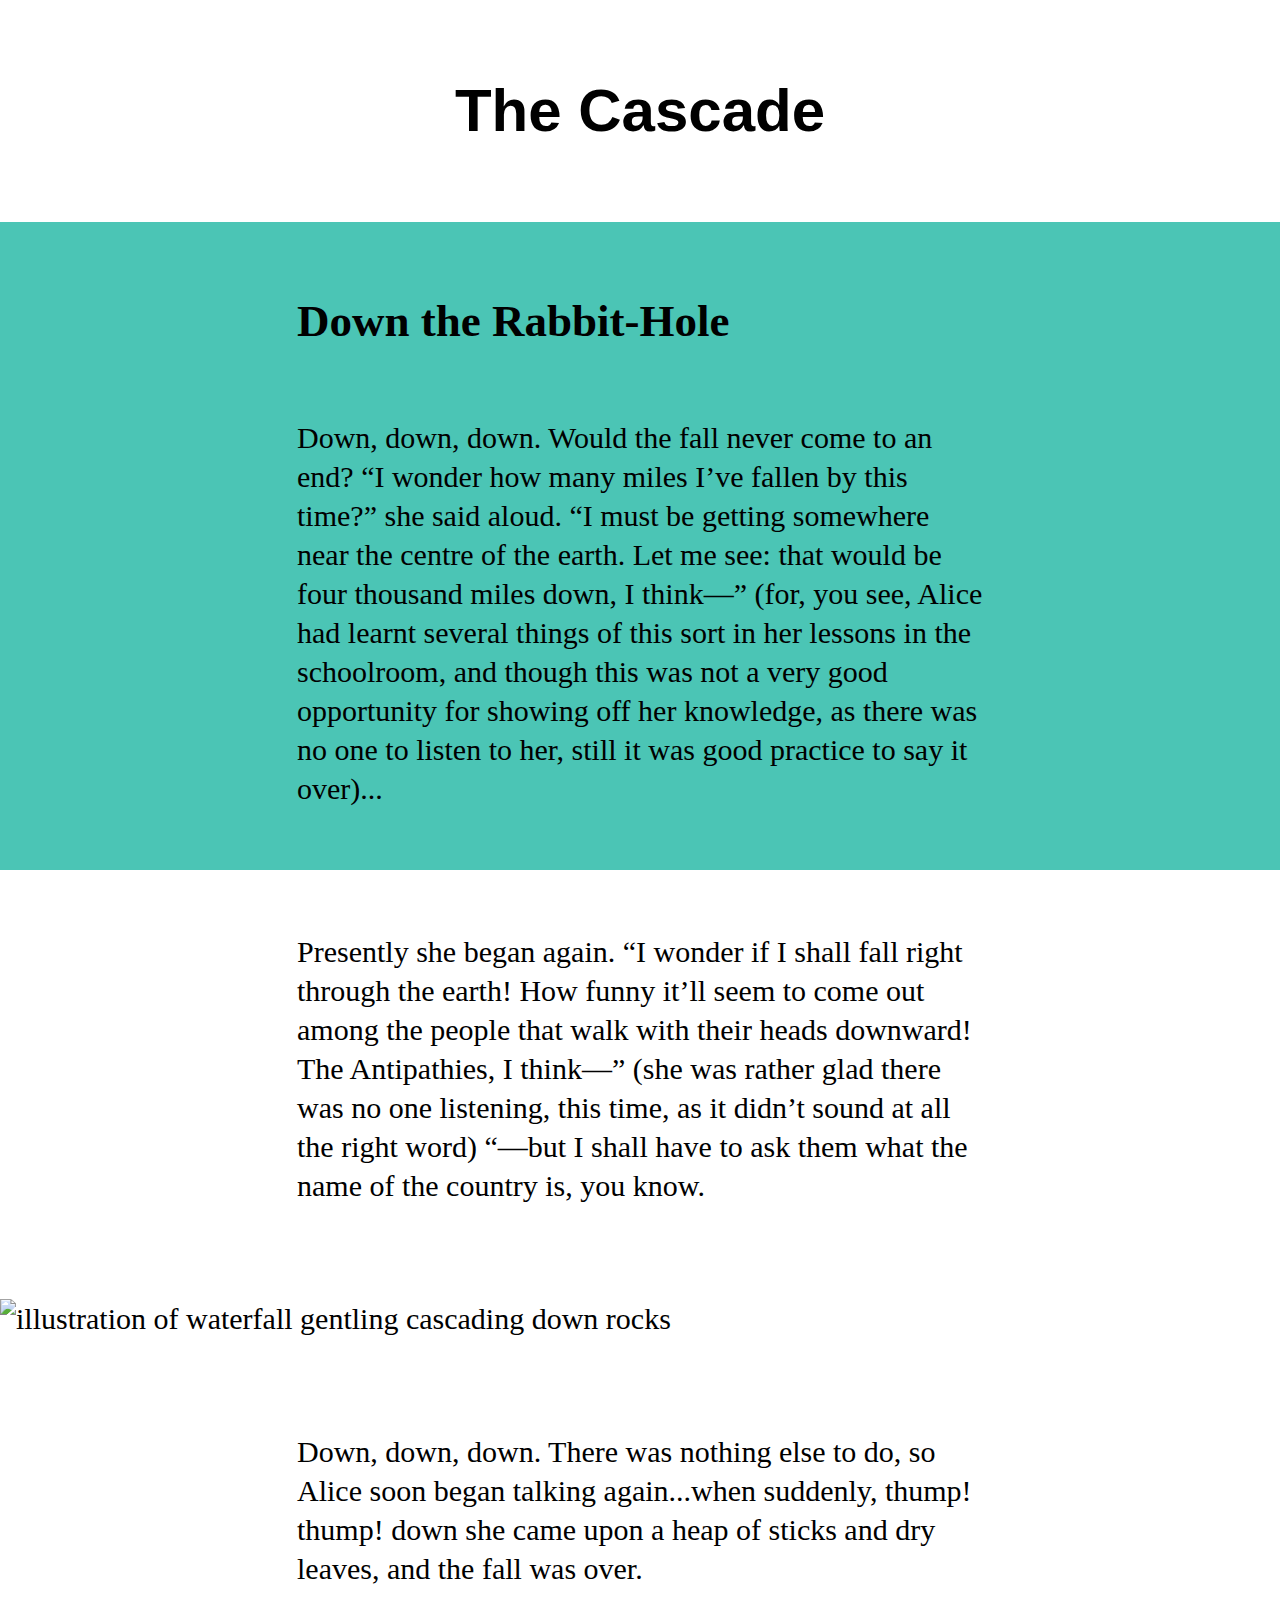
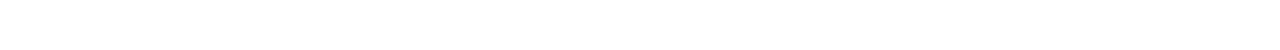
==== 01_05/index.html @ e06d4409 "Initial commit with 01_05 and base assets" ====
<!DOCTYPE html>
<html lang="en">

<head>
  <meta charset="UTF-8" />
  <meta name="viewport" content="width=device-width, initial-scale=1.0">
  <link rel="stylesheet" href="../css/base-style.css" />
  <link rel="stylesheet" href="style.css" />
</head>

<body>
  <header class="header">
    <h1 class="page-title">The Cascade</h1>
  </header>
  <main class="main">
    <div class="full-width highlight">
      <h2>Down the Rabbit-Hole</h2>
      <p>
        Down, down, down. Would the fall never come to an end? “I wonder how
        many miles I’ve fallen by this time?” she said aloud. “I must be
        getting somewhere near the centre of the earth. Let me see: that would
        be four thousand miles down, I think—” (for, you see, Alice had learnt
        several things of this sort in her lessons in the schoolroom, and
        though this was not a very good opportunity for showing off her
        knowledge, as there was no one to listen to her, still it was good
        practice to say it over)...
      </p>
    </div>
    <p>
      Presently she began again. “I wonder if I shall fall right through the earth! How funny
      it’ll seem to come out among the people that walk with their heads
      downward! The Antipathies, I think—” (she was rather glad there was no
      one listening, this time, as it didn’t sound at all the right word)
      “—but I shall have to ask them what the name of the country is, you
      know.
    </p>
    <figure class="full-width">
      <img src="../assets/Background_8_Waterfall.svg" alt="illustration of waterfall gentling cascading down rocks" />
    </figure>
    <p>
      Down, down, down. There was nothing else to do, so Alice soon began
      talking again...when suddenly, thump! thump! down she came upon a heap
      of sticks and dry leaves, and the fall was over.
    </p>
  </main>
</body>

</html>
---- css/base-style.css ----
body>* {
  box-sizing: border-box;
}

body {
  font-family: Georgia, 'Times New Roman', Times, serif;
  font-size: 100%;
  font-size: 30px;
  line-height: 1.3;
}

.page-title {
  font-family: Arial, Helvetica, sans-serif;
  text-align: center;
}
---- 01_05/style.css ----
:root {
  --content-width: 50ch;
}

body {
  margin: 0;
}

figure {
  margin: 0;
}

img {
  max-width: 100%;
  height: auto;
}

.header {
  margin-right: auto;
  margin-left: auto;
  padding: 2rem;
  max-width: calc(var(--content-width) - 4rem);
}

.main {
  display: grid;
  grid-template-columns: 1fr minmax(auto, var(--content-width)) 1fr;
}

main>* {
  padding: 2rem;
  grid-column: 2;
}

.highlight {
  background-color: #4bc5b5;
}

.full-width {
  padding: 2rem 0;
  grid-column: 1/-1;
  display: grid;
  grid-template-columns: inherit;
}

.full-width>* {
  grid-column: 2;
  padding: 0 2rem;
}

figure.full-width>* {
  padding: 0;
  grid-column: 1/-1;
}
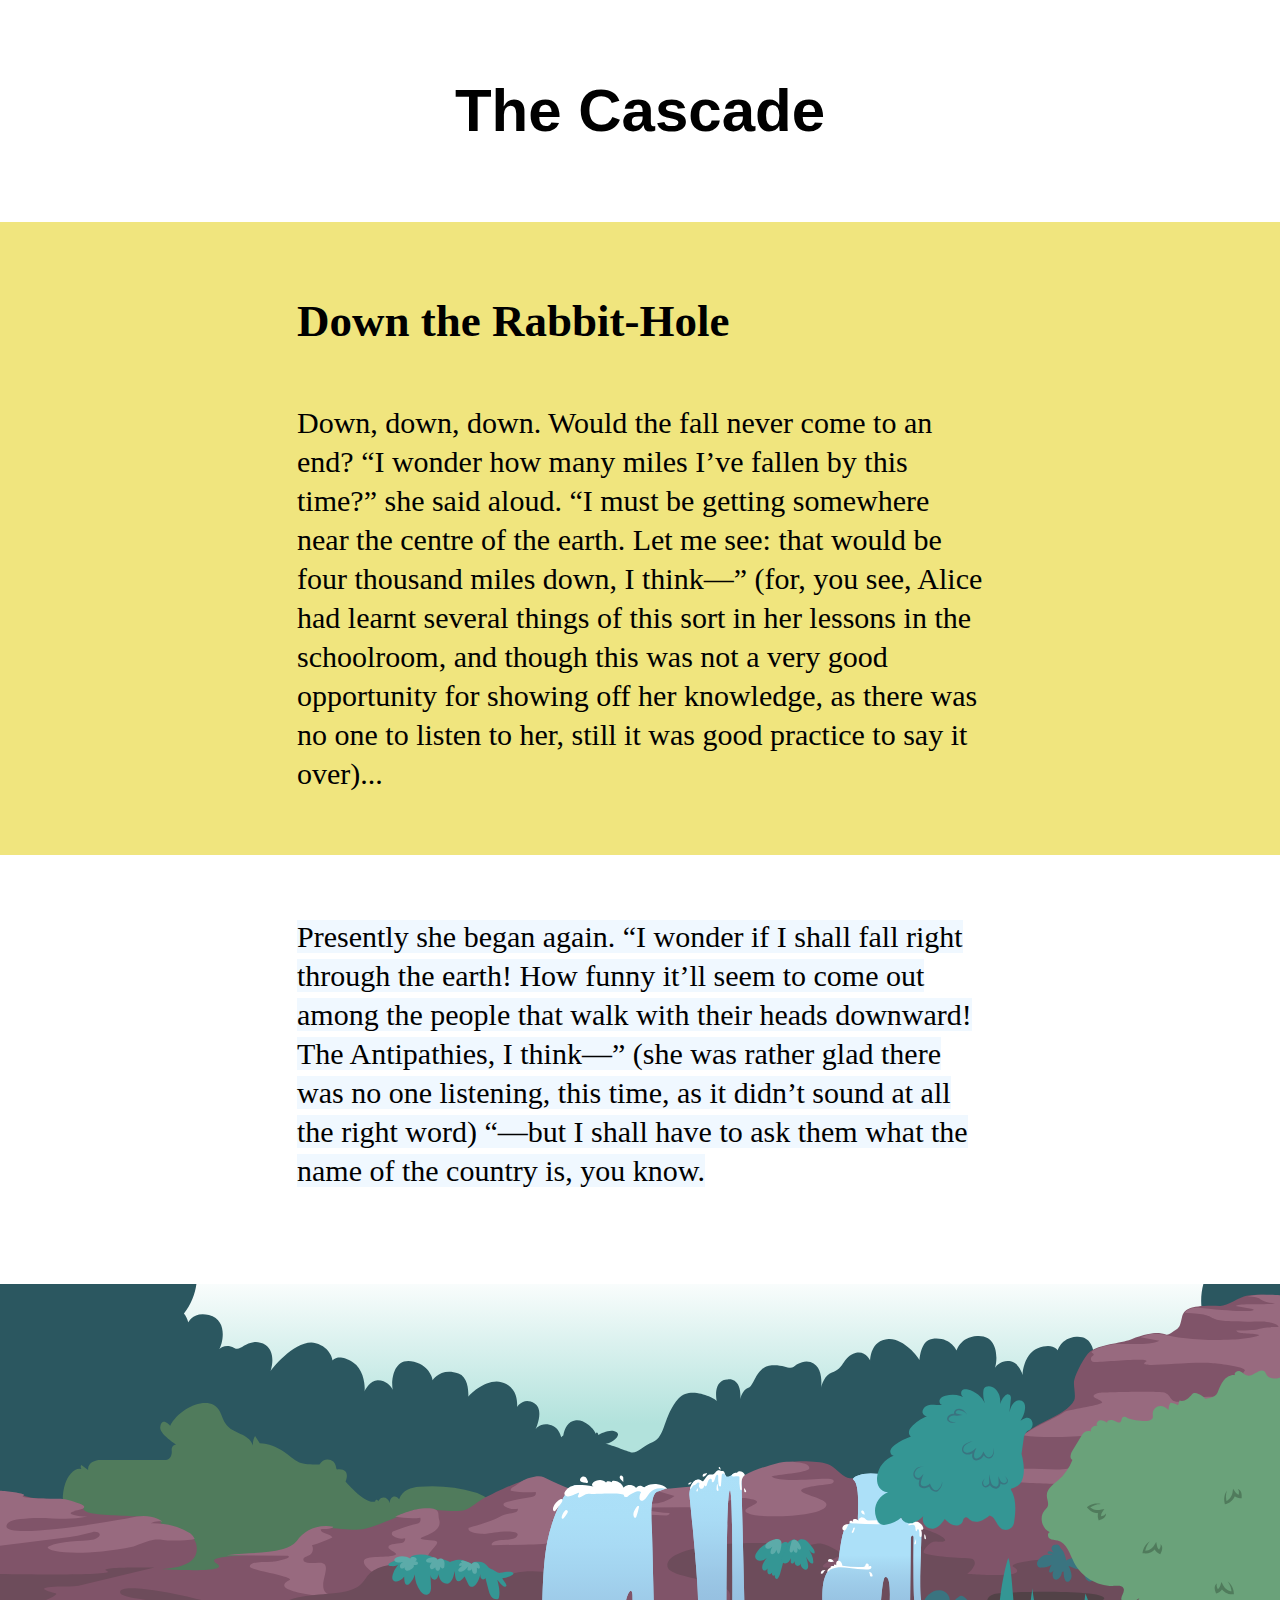
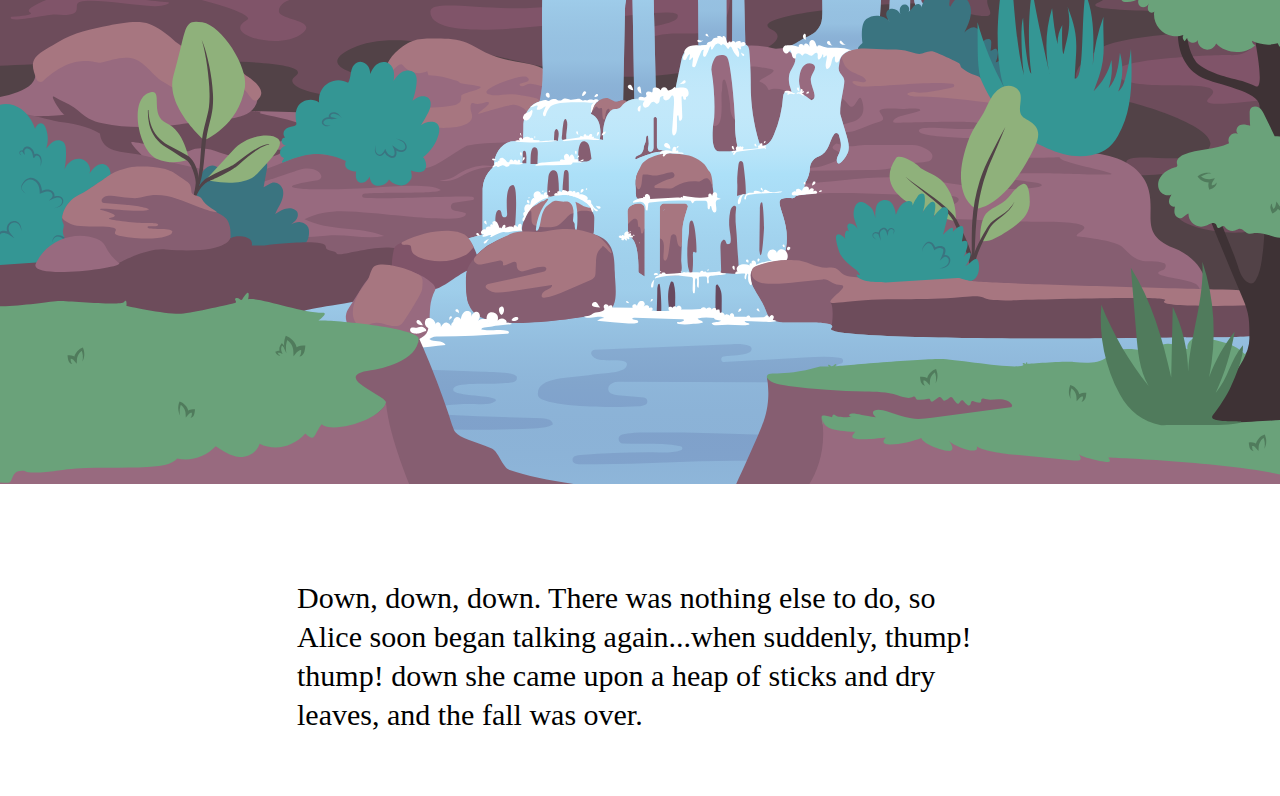
==== commit cd58794c: "Additional styling for 01_05" ====
--- a/01_05/index.html
+++ b/01_05/index.html
@@ -6,6 +6,11 @@
   <meta name="viewport" content="width=device-width, initial-scale=1.0">
   <link rel="stylesheet" href="../css/base-style.css" />
   <link rel="stylesheet" href="style.css" />
+  <style>
+    h2 {
+      margin-block-end: 0.5em;
+    }
+  </style>
 </head>
 
 <body>
@@ -27,15 +32,15 @@
       </p>
     </div>
     <p>
-      Presently she began again. “I wonder if I shall fall right through the earth! How funny
+      <span style="background-color:aliceblue;">Presently she began again. “I wonder if I shall fall right through the earth! How funny
       it’ll seem to come out among the people that walk with their heads
       downward! The Antipathies, I think—” (she was rather glad there was no
       one listening, this time, as it didn’t sound at all the right word)
       “—but I shall have to ask them what the name of the country is, you
-      know.
+      know.</span>
     </p>
     <figure class="full-width">
-      <img src="../assets/Background_8_Waterfall.svg" alt="illustration of waterfall gentling cascading down rocks" />
+      <img src="../assets/waterfall.svg" alt="illustration of waterfall gentling cascading down rocks" />
     </figure>
     <p>
       Down, down, down. There was nothing else to do, so Alice soon began
--- a/01_05/style.css
+++ b/01_05/style.css
@@ -51,4 +51,8 @@
 figure.full-width>* {
   padding: 0;
   grid-column: 1/-1;
+}
+
+.highlight {
+  background-color: #F0E57E;
 }